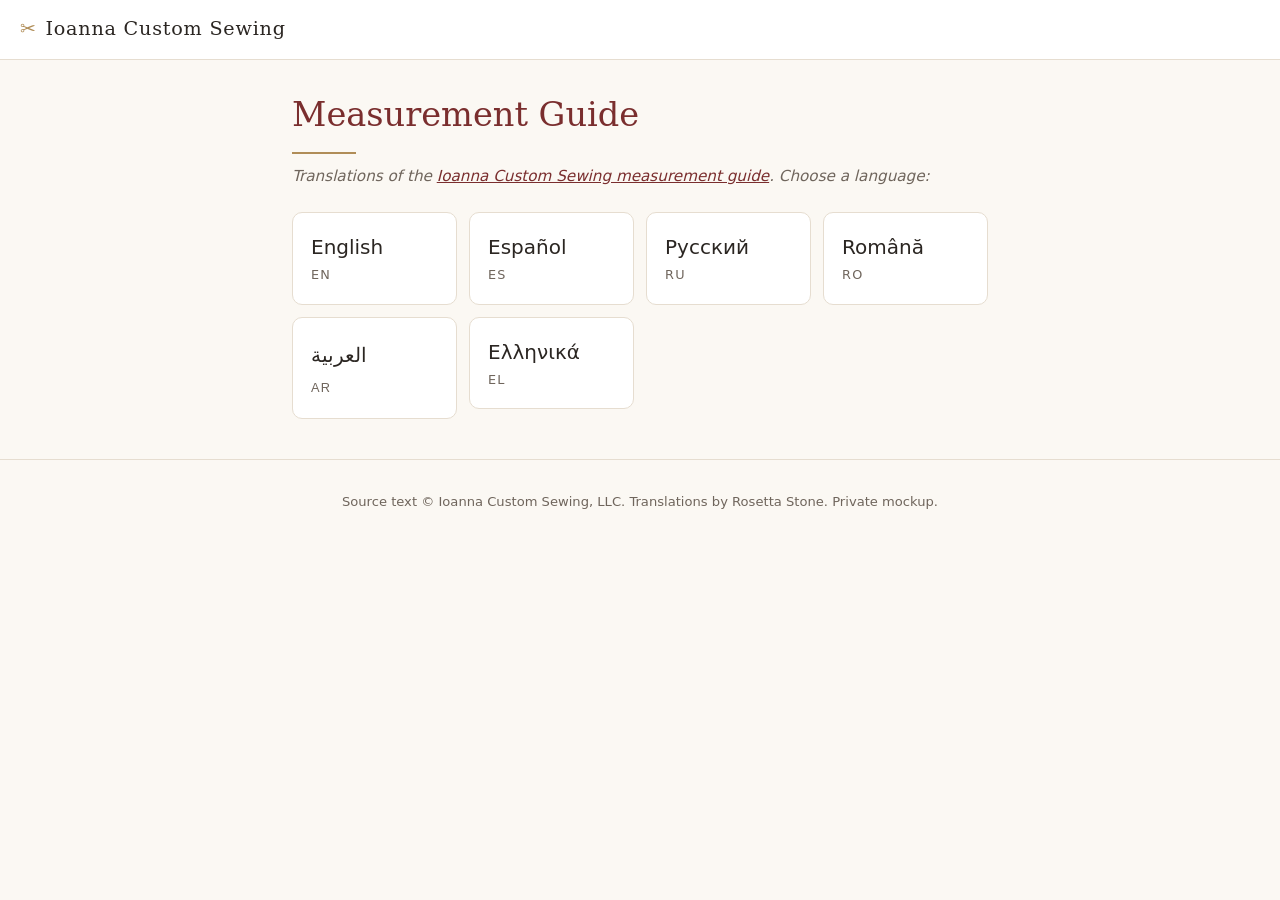
==== index.html @ 85433e5d "Measurement guide translations (en, es, ru, ro, ar, el) with HTML mockups" ====
<!DOCTYPE html>
<html lang="en" dir="ltr">
<head>
<meta charset="utf-8">
<meta name="viewport" content="width=device-width, initial-scale=1">
<title>Measurement Guide — Translations — Ioanna Custom Sewing</title>
<link rel="stylesheet" href="style.css">
</head>
<body>
<header class="site">
  <a class="home" href="index.html">Ioanna Custom Sewing</a>
</header>
<main>
  <h1>Measurement Guide</h1>
  <p class="sub">Translations of the <a href="https://orthodox-attire.com/measurement-guide">Ioanna Custom Sewing measurement guide</a>. Choose a language:</p>
  <ul class="langgrid">
    <li><a href="en.html" lang="en" hreflang="en" dir="ltr"><span class="lname">English</span><span class="code">en</span></a></li>
    <li><a href="es.html" lang="es" hreflang="es" dir="ltr"><span class="lname">Español</span><span class="code">es</span></a></li>
    <li><a href="ru.html" lang="ru" hreflang="ru" dir="ltr"><span class="lname">Русский</span><span class="code">ru</span></a></li>
    <li><a href="ro.html" lang="ro" hreflang="ro" dir="ltr"><span class="lname">Română</span><span class="code">ro</span></a></li>
    <li><a href="ar.html" lang="ar" hreflang="ar" dir="rtl"><span class="lname">العربية</span><span class="code">ar</span></a></li>
    <li><a href="el.html" lang="el" hreflang="el" dir="ltr"><span class="lname">Ελληνικά</span><span class="code">el</span></a></li>
  </ul>
</main>
<footer>
  <p>Source text © Ioanna Custom Sewing, LLC. Translations by Rosetta Stone. Private mockup.</p>
</footer>
</body>
</html>
---- style.css ----
/* Measurement guide mockups: shared stylesheet */
:root{
  --ink:#2b2622; --muted:#6f655c; --paper:#fbf8f3; --card:#fff;
  --line:#e6ddd0; --accent:#7a2e2e; --gold:#b08d57;
  --sans: system-ui, -apple-system, "Segoe UI", Roboto, "Helvetica Neue", "Noto Sans", "DejaVu Sans", Arial, sans-serif;
  --serif: "Iowan Old Style", "Palatino Linotype", Palatino, Georgia, "Noto Serif", "DejaVu Serif", serif;
  --arabic: "Noto Naskh Arabic", "Noto Sans Arabic", "Geeza Pro", "Segoe UI", Tahoma, "Arabic Typesetting", sans-serif;
}
*{box-sizing:border-box}
html{-webkit-text-size-adjust:100%}
body{margin:0;background:var(--paper);color:var(--ink);font:17px/1.6 var(--sans)}
:lang(ar){font-family:var(--arabic);line-height:1.9}
html:lang(ar) body{font-size:18.5px}
h1,.home{font-family:var(--serif)}
h1:lang(ar){font-family:var(--arabic)}
a{color:var(--accent)}
header.site{background:var(--card);border-bottom:1px solid var(--line);padding:14px 20px;display:flex;flex-wrap:wrap;gap:10px 24px;align-items:center;justify-content:space-between}
.home{font-size:1.2rem;letter-spacing:.04em;text-decoration:none;color:var(--ink)}
.home::before{content:"✂";color:var(--gold);margin-inline-end:.45em}
.langs ul{list-style:none;margin:0;padding:0;display:flex;flex-wrap:wrap;gap:6px}
.langs a{display:block;padding:5px 11px;border:1px solid var(--line);border-radius:999px;text-decoration:none;color:var(--ink);font-size:.92rem;line-height:1.4;background:var(--paper)}
.langs a:hover{border-color:var(--gold)}
.langs a[aria-current="page"]{background:var(--accent);border-color:var(--accent);color:#fff}
.langs a:lang(ar){font-family:var(--arabic)}
main{max-width:46rem;margin:0 auto;padding:28px 20px 40px}
h1{font-weight:normal;font-size:2.1rem;line-height:1.25;margin:.2em 0 .3em;color:var(--accent)}
h1::after{content:"";display:block;width:64px;height:2px;background:var(--gold);margin-top:.45em}
.sub{color:var(--muted);font-style:italic;font-size:.95rem;margin:0 0 1.6em}
.sub:lang(ar){font-style:normal}
ol.guide{list-style:none;margin:0;padding:0;display:grid;gap:12px}
ol.guide li{display:flex;gap:14px;align-items:flex-start;background:var(--card);border:1px solid var(--line);border-inline-start:3px solid var(--gold);border-radius:8px;padding:14px 16px}
.num{flex:0 0 2.2em;font-family:var(--serif);font-size:1.25rem;line-height:1.3;color:var(--accent);text-align:end;font-variant-numeric:lining-nums tabular-nums}
ol.guide strong{color:var(--ink);font-weight:600}
.langgrid{list-style:none;margin:0;padding:0;display:grid;grid-template-columns:repeat(auto-fill,minmax(150px,1fr));gap:12px}
.langgrid a{display:flex;flex-direction:column;gap:2px;padding:18px;background:var(--card);border:1px solid var(--line);border-radius:10px;text-decoration:none;color:var(--ink)}
.langgrid a:hover{border-color:var(--gold)}
.lname{font-size:1.25rem}
.code{font-size:.8rem;color:var(--muted);text-transform:uppercase;letter-spacing:.1em}
footer{border-top:1px solid var(--line);color:var(--muted);font-size:.82rem;text-align:center;padding:18px 20px 28px}
@media (max-width:520px){
  body{font-size:16px}
  header.site{padding:12px 14px}
  main{padding:20px 14px 32px}
  h1{font-size:1.7rem}
  ol.guide li{padding:12px 12px;gap:10px}
  .num{flex-basis:1.8em;font-size:1.1rem}
}
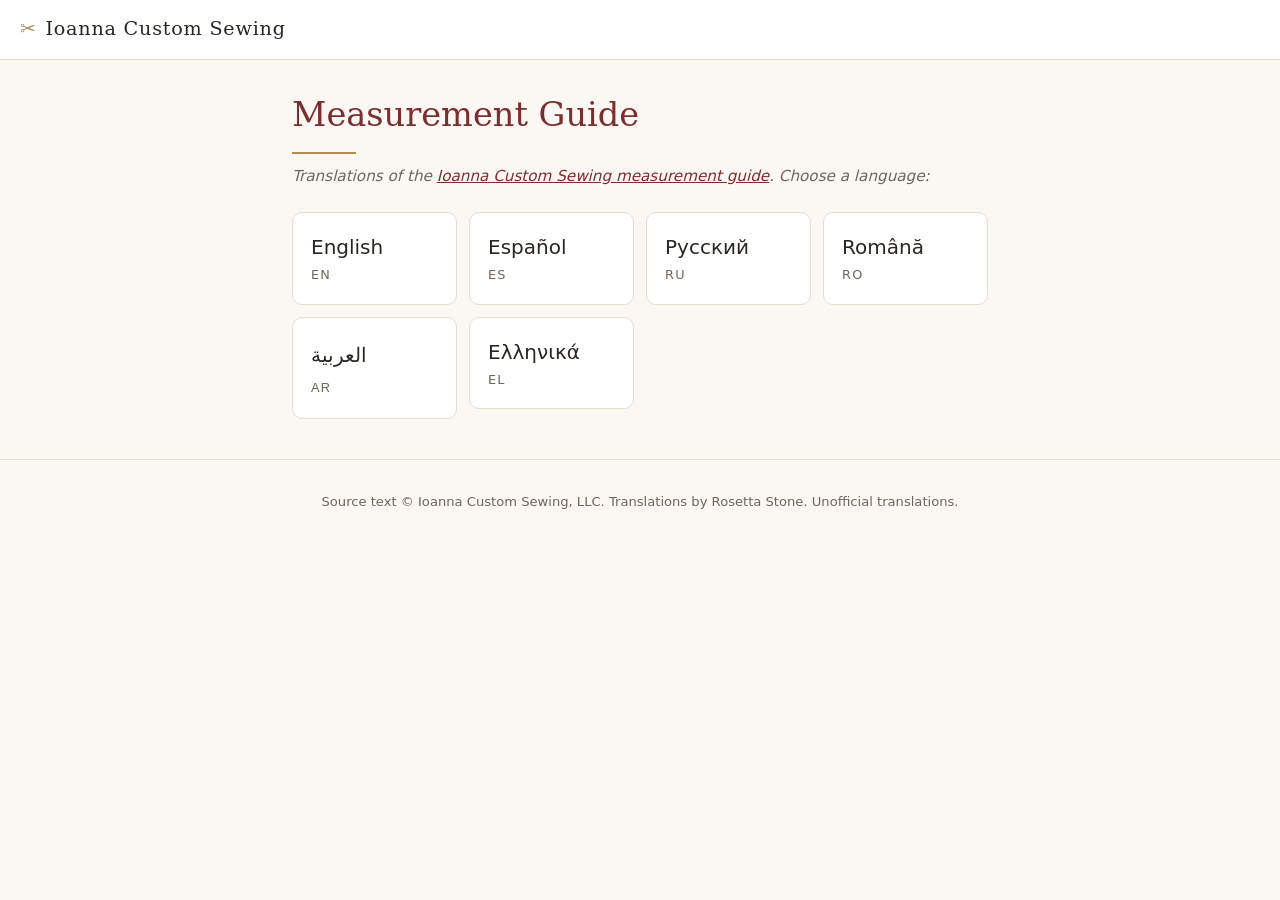
==== commit 3a128a07: "Footer: Unofficial translations" ====
--- a/index.html
+++ b/index.html
@@ -23,7 +23,7 @@
   </ul>
 </main>
 <footer>
-  <p>Source text © Ioanna Custom Sewing, LLC. Translations by Rosetta Stone. Private mockup.</p>
+  <p>Source text © Ioanna Custom Sewing, LLC. Translations by Rosetta Stone. Unofficial translations.</p>
 </footer>
 </body>
 </html>
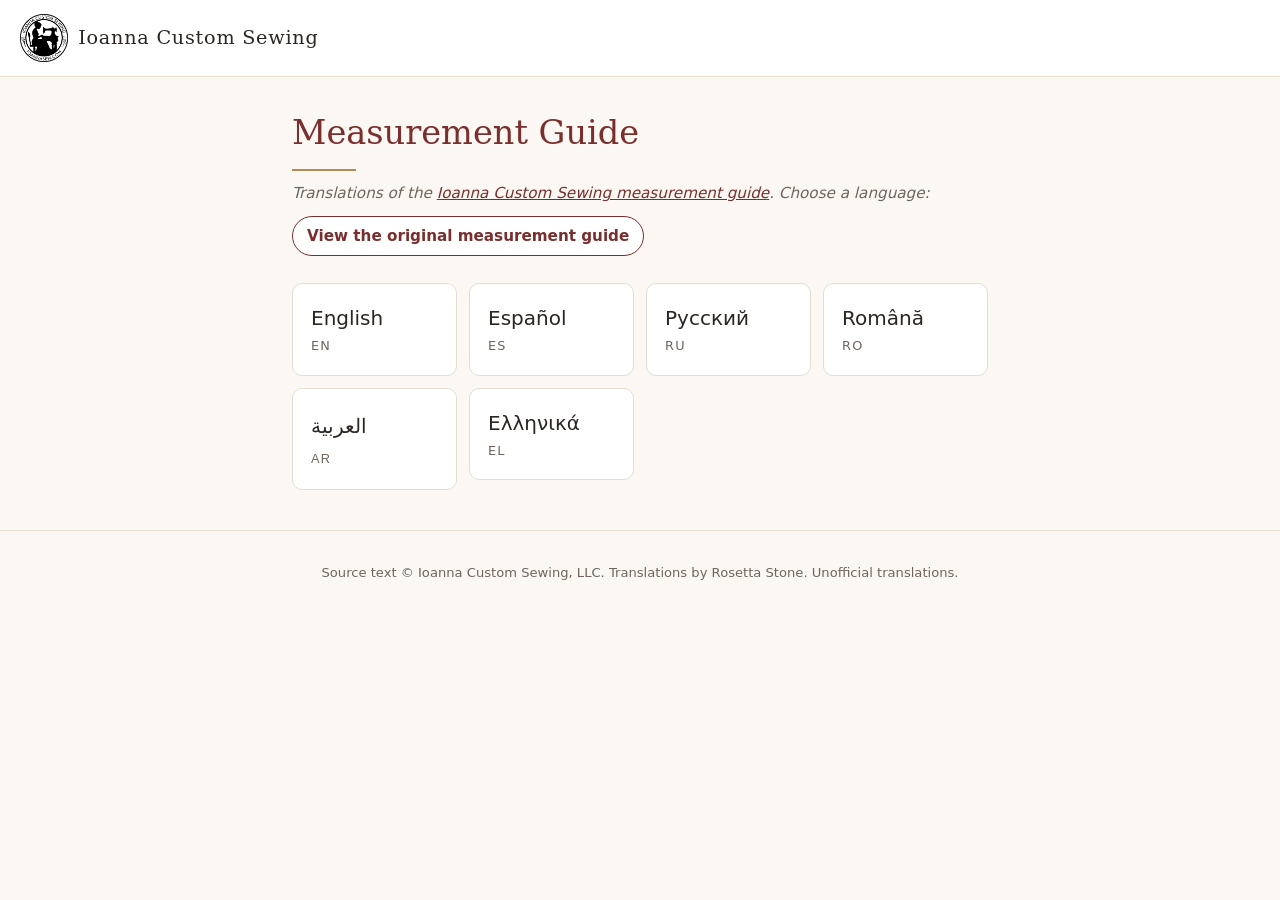
==== commit 351f3d32: "Add Ioanna Custom Sewing logo, measurement diagram, and links to the original guide" ====
--- a/index.html
+++ b/index.html
@@ -8,11 +8,12 @@
 </head>
 <body>
 <header class="site">
-  <a class="home" href="index.html">Ioanna Custom Sewing</a>
+  <div class="brand"><a class="logo-link" href="https://orthodox-attire.com/measurement-guide"><img class="logo" src="images/ioannaSewNoLastNameLogoNoBackground.png" width="742" height="742" alt="Ioanna Custom Sewing logo"></a><a class="home" href="index.html">Ioanna Custom Sewing</a></div>
 </header>
 <main>
   <h1>Measurement Guide</h1>
   <p class="sub">Translations of the <a href="https://orthodox-attire.com/measurement-guide">Ioanna Custom Sewing measurement guide</a>. Choose a language:</p>
+  <p class="orig"><a href="https://orthodox-attire.com/measurement-guide">View the original measurement guide</a></p>
   <ul class="langgrid">
     <li><a href="en.html" lang="en" hreflang="en" dir="ltr"><span class="lname">English</span><span class="code">en</span></a></li>
     <li><a href="es.html" lang="es" hreflang="es" dir="ltr"><span class="lname">Español</span><span class="code">es</span></a></li>
--- a/style.css
+++ b/style.css
@@ -45,3 +45,17 @@
   ol.guide li{padding:12px 12px;gap:10px}
   .num{flex-basis:1.8em;font-size:1.1rem}
 }
+/* Logo, original-guide link and measurement diagram from the source page */
+.brand{display:flex;align-items:center;gap:.6em}
+.brand:has(.logo) .home::before{content:none}
+.logo-link{display:block;flex:0 0 auto;line-height:0}
+.logo{display:block;width:48px;height:48px;max-width:100%}
+.orig{margin:-.8em 0 1.6em}
+.orig a{display:inline-block;padding:7px 14px;border:1px solid var(--accent);border-radius:999px;text-decoration:none;font-weight:600;font-size:.95rem;background:var(--card)}
+.orig a:hover{background:var(--accent);color:#fff}
+figure.diagram{margin:0 auto 1.6em;max-width:34rem;background:#fff;border:1px solid var(--line);border-radius:8px;padding:10px}
+figure.diagram img{display:block;max-width:100%;height:auto;margin:0 auto}
+@media (max-width:520px){
+  .logo{width:40px;height:40px}
+  figure.diagram{padding:6px}
+}
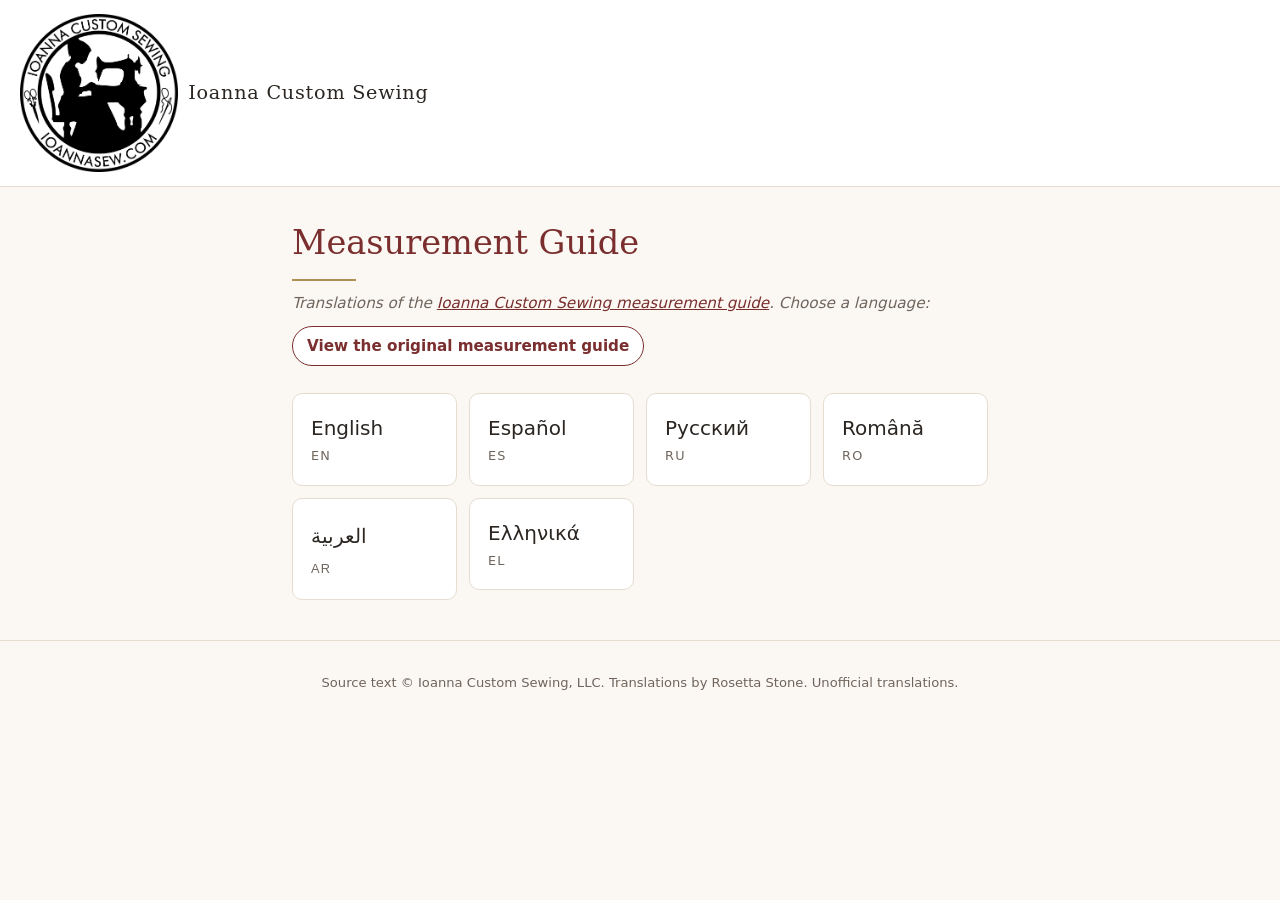
==== commit 7161420b: "Match source logo size: 158px, 60px at 767px and below; cache-bust style.css v=3" ====
--- a/index.html
+++ b/index.html
@@ -4,11 +4,11 @@
 <meta charset="utf-8">
 <meta name="viewport" content="width=device-width, initial-scale=1">
 <title>Measurement Guide — Translations — Ioanna Custom Sewing</title>
-<link rel="stylesheet" href="style.css">
+<link rel="stylesheet" href="style.css?v=3">
 </head>
 <body>
 <header class="site">
-  <div class="brand"><a class="logo-link" href="https://orthodox-attire.com/measurement-guide"><img class="logo" src="images/ioannaSewNoLastNameLogoNoBackground.png" width="742" height="742" alt="Ioanna Custom Sewing logo"></a><a class="home" href="index.html">Ioanna Custom Sewing</a></div>
+  <div class="brand"><a class="logo-link" href="https://orthodox-attire.com/measurement-guide"><img class="logo" src="images/ioannaSewNoLastNameLogoNoBackground.png" width="158" height="158" alt="Ioanna Custom Sewing logo"></a><a class="home" href="index.html">Ioanna Custom Sewing</a></div>
 </header>
 <main>
   <h1>Measurement Guide</h1>
--- a/style.css
+++ b/style.css
@@ -49,13 +49,16 @@
 .brand{display:flex;align-items:center;gap:.6em}
 .brand:has(.logo) .home::before{content:none}
 .logo-link{display:block;flex:0 0 auto;line-height:0}
-.logo{display:block;width:48px;height:48px;max-width:100%}
+.logo{display:block;width:158px;height:158px;max-width:none}
+/* Same rendered size as the source site header: 158px, 60px at 767px and below */
+@media (max-width:767px){
+  .logo{width:60px;height:60px}
+}
 .orig{margin:-.8em 0 1.6em}
 .orig a{display:inline-block;padding:7px 14px;border:1px solid var(--accent);border-radius:999px;text-decoration:none;font-weight:600;font-size:.95rem;background:var(--card)}
 .orig a:hover{background:var(--accent);color:#fff}
 figure.diagram{margin:0 auto 1.6em;max-width:34rem;background:#fff;border:1px solid var(--line);border-radius:8px;padding:10px}
 figure.diagram img{display:block;max-width:100%;height:auto;margin:0 auto}
 @media (max-width:520px){
-  .logo{width:40px;height:40px}
   figure.diagram{padding:6px}
 }
